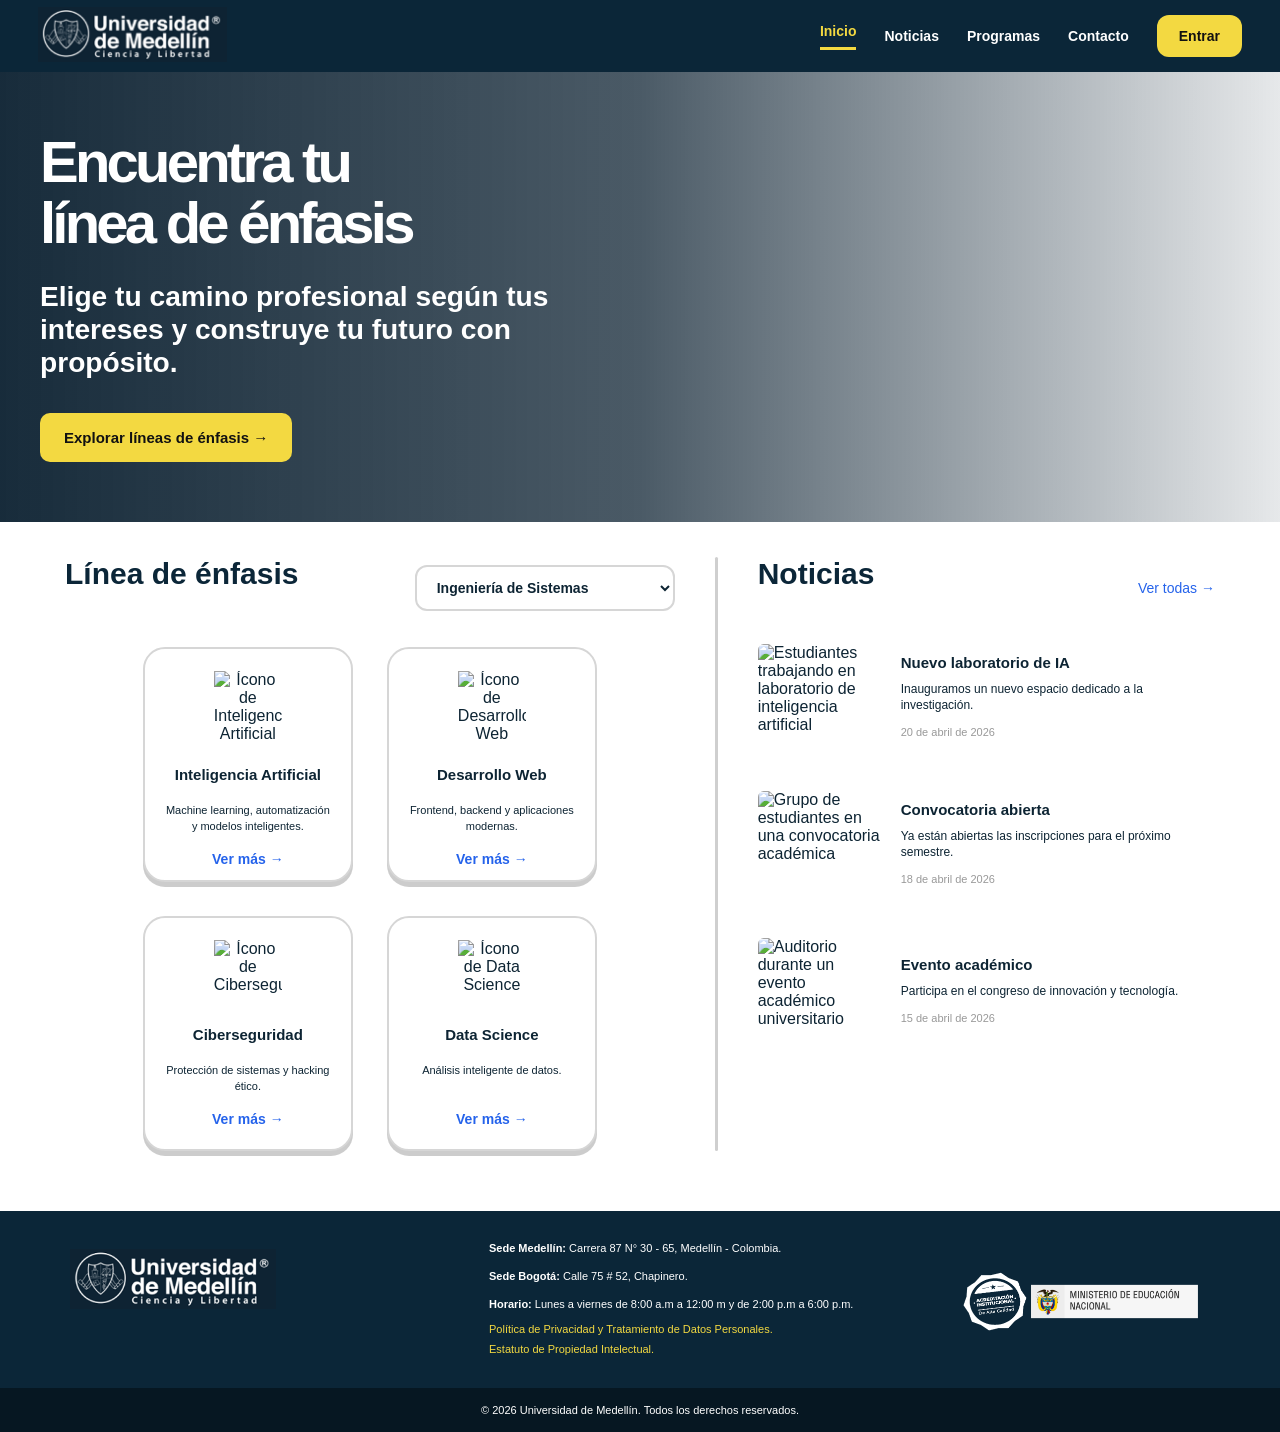
==== index.html @ f6bac289 "Update index.html" ====
<!DOCTYPE html>
<html lang="es">
<head>
<meta charset="UTF-8">
<meta name="viewport" content="width=device-width, initial-scale=1.0">
<title>Universidad de Medellín - Líneas de Énfasis</title>

<link rel="stylesheet" href="style.css">
</head>
<body>

<div id="homePage">

<header>
  <div class="logo">
    <img src="assets/logo.png" alt="Universidad de Medellín">
  </div>

  <nav>
    <a class="active">Inicio</a>
    <a>Noticias</a>
    <a>Programas</a>
    <a>Contacto</a>
    <a class="btn-header" onclick="showLogin()">Entrar</a>
  </nav>
</header>

<section class="hero">
  <div class="hero-content">
    <h1>Encuentra tu<br>línea de énfasis</h1>
    <p>Elige tu camino profesional según tus intereses y construye tu futuro con propósito.</p>
    <button class="btn-main" onclick="showLogin()">Explorar líneas de énfasis →</button>
  </div>
</section>

<main class="main-section">
  <section>
    <div class="emphasis-header">
      <h2 class="section-title">Línea de énfasis</h2>

      <select class="career-filter" id="careerFilter">
        <option value="sistemas">Ingeniería de Sistemas</option>
        <option value="industrial">Ingeniería Industrial</option>
        <option value="administracion">Administración de Empresas</option>
        <option value="comunicacion">Comunicación Digital</option>
      </select>
    </div>

    <div class="cards-grid" id="cardsContainer"></div>
  </section>

  <div class="divider"></div>

  <section>
    <div class="news-header">
      <h2 class="section-title">Noticias</h2>
      <a>Ver todas →</a>
    </div>

    <article class="news-item">
      <img src="https://images.unsplash.com/photo-1677442136019-21780ecad995?auto=format&fit=crop&w=500&q=80" alt="Estudiantes trabajando en laboratorio de inteligencia artificial">
      <div>
        <h4>Nuevo laboratorio de IA</h4>
        <p>Inauguramos un nuevo espacio dedicado a la investigación.</p>
        <small>20 de abril de 2026</small>
      </div>
    </article>

    <article class="news-item">
      <img src="https://images.unsplash.com/photo-1523580846011-d3a5bc25702b?auto=format&fit=crop&w=500&q=80" alt="Grupo de estudiantes en una convocatoria académica">
      <div>
        <h4>Convocatoria abierta</h4>
        <p>Ya están abiertas las inscripciones para el próximo semestre.</p>
        <small>18 de abril de 2026</small>
      </div>
    </article>

    <article class="news-item">
      <img src="https://images.unsplash.com/photo-1540575467063-178a50c2df87?auto=format&fit=crop&w=500&q=80" alt="Auditorio durante un evento académico universitario">
      <div>
        <h4>Evento académico</h4>
        <p>Participa en el congreso de innovación y tecnología.</p>
        <small>15 de abril de 2026</small>
      </div>
    </article>
  </section>
</main>

<footer>
  <div class="footer-content">
    <div class="footer-logo">
      <img src="assets/logo.png" alt="Universidad de Medellín">
    </div>

    <div class="footer-info">
      <p><strong>Sede Medellín:</strong> Carrera 87 N° 30 - 65, Medellín - Colombia.</p>
      <p><strong>Sede Bogotá:</strong> Calle 75 # 52, Chapinero.</p>
      <p><strong>Horario:</strong> Lunes a viernes de 8:00 a.m a 12:00 m y de 2:00 p.m a 6:00 p.m.</p>

      <div class="footer-links">
        <a>Política de Privacidad y Tratamiento de Datos Personales.</a>
        <a>Estatuto de Propiedad Intelectual.</a>
      </div>
    </div>

    <div class="cert">
      <img src="assets/ministerio.png" alt="Ministerio de Educación Nacional">
    </div>
  </div>

  <div class="copy">
    © 2026 Universidad de Medellín. Todos los derechos reservados.
  </div>
</footer>

</div>

<section class="login-page" id="loginPage">
  <div class="login-card">
    <div class="login-left">
      <div>
        <h2>Accede a tus líneas de énfasis</h2>
        <p>Ingresa con tu correo institucional. El sistema detectará automáticamente tu rol y carrera.</p>
      </div>

      <div class="login-badge">
        Universidad de Medellín · Plataforma Académica
      </div>
    </div>

    <div class="login-right">
      <div class="login-title">
        <h2>Inicia sesión</h2>
        <p>Usa tu correo institucional y contraseña.</p>
      </div>

      <form onsubmit="login(event)">
        <div class="form-group">
          <label>Correo electrónico</label>
          <input id="email" type="email" required>
        </div>

        <div class="form-group">
          <label>Contraseña</label>
          <input id="password" type="password" required>
        </div>

        <button class="btn-login" type="submit">Iniciar sesión</button>
        <div id="message" class="message"></div>
      </form>

      <div class="login-back">

  <a onclick="openRegister()">
    Registrarme
  </a>

  <br><br>

  <button
  type="button"
  class="forgot-link"
  onclick="openForgotPassword()"
>
  ¿Olvidaste tu contraseña?
</button>
        
  <br><br>

  <a onclick="showHome()">
    ← Volver al inicio
  </a>

</div>
    </div>
  </div>
</section>

<section id="studentDashboard" class="dashboard-page">
  <div class="dashboard">
    <div class="sidebar">
      <h2>Universidad de Medellín</h2>
      <p>Panel Estudiante</p>

      <div class="profile">
        <div class="profile-name" id="studentProfileName">Estudiante</div>
        <div id="studentProfileCareer">Carrera</div>
      </div>

      <div class="menu">
        <div class="active">Inicio</div>
        <div>Líneas de Énfasis</div>
        <div>Historial Académico</div>
        <div>Perfil</div>
      </div>

      <button class="logout" onclick="logout()">Cerrar sesión</button>
    </div>

    <div class="dashboard-content">
      <div class="dashboard-title">
        <h1 id="studentWelcome">Bienvenido</h1>
        <p>Sistema inteligente de validación académica</p>
      </div>

      <div class="stats">
        <div class="stat">
          <span>Promedio</span>
          <h3 id="studentAvg">4.0</h3>
        </div>

        <div class="stat">
          <span>Créditos</span>
          <h3 id="studentCredits">80</h3>
        </div>

        <div class="stat">
          <span>Semestre</span>
          <h3 id="studentSemester">6</h3>
        </div>

        <div class="stat">
          <span>Líneas visibles</span>
          <h3 id="studentLines">4</h3>
        </div>
      </div>

      <h2 class="dashboard-section-title">Líneas de Énfasis Disponibles</h2>
      <div class="emphasis-grid" id="studentEmphasisGrid"></div>

      <h2 class="dashboard-section-title" style="margin-top:40px;">Historial Académico</h2>

      <table class="history">
        <thead>
          <tr>
            <th>Semestre</th>
            <th>Materia</th>
            <th>Nota</th>
            <th>Créditos</th>
          </tr>
        </thead>
        <tbody id="studentHistoryBody"></tbody>
      </table>
    </div>
  </div>
</section>

<section id="professorDashboard" class="dashboard-page">
  <div class="dashboard">
    <div class="sidebar">
      <h2>Universidad de Medellín</h2>
      <p>Panel Profesor</p>

      <div class="profile">
        <div class="profile-name" id="professorName">Profesor</div>
        <div id="professorCareer">Carrera</div>
      </div>

      <div class="menu">
        <div class="active">Inicio</div>
        <div>Gestionar Líneas</div>
        <div>Configurar Cupos</div>
        <div>Historial Inscripciones</div>
      </div>

      <button class="logout" onclick="logout()">Cerrar sesión</button>
    </div>

    <div class="dashboard-content">
      <div class="dashboard-title">
        <h1 id="professorWelcome">Bienvenido</h1>
        <p>Gestión académica de líneas de énfasis</p>
      </div>

      <div class="stats">
        <div class="stat">
          <span>Líneas activas</span>
          <h3 id="professorLineCount">4</h3>
        </div>

        <div class="stat">
          <span>Estudiantes inscritos</span>
          <h3>22</h3>
        </div>

        <div class="stat">
          <span>Cupos totales</span>
          <h3>65</h3>
        </div>

        <div class="stat">
          <span>Solicitudes pendientes</span>
          <h3>3</h3>
        </div>
      </div>

      <div class="form-panel">
        <h2 class="dashboard-section-title">Crear nueva línea</h2>

        <div class="form-row">
          <div class="form-group">
            <label>Nombre de la línea</label>
            <input id="newLineName" placeholder="Ej: Automatización Inteligente">
          </div>

          <div class="form-group">
            <label>Cupos</label>
            <input id="newLineSpots" type="number" placeholder="Ej: 20">
          </div>
        </div>

        <div class="form-group">
          <label>Descripción</label>
          <textarea id="newLineDesc" placeholder="Descripción de la línea de énfasis"></textarea>
        </div>

        <button class="small-btn" onclick="createProfessorLine()">Crear línea</button>
      </div>

      <h2 class="dashboard-section-title">Mis Líneas de Énfasis</h2>
      <div class="emphasis-grid" id="professorLinesGrid"></div>

      <h2 class="dashboard-section-title" style="margin-top:40px;">Historial de Inscripciones</h2>

      <table class="history">
        <thead>
          <tr>
            <th>Estudiante</th>
            <th>Línea</th>
            <th>Fecha</th>
            <th>Estado</th>
          </tr>
        </thead>
        <tbody id="professorHistoryBody"></tbody>
      </table>
    </div>
  </div>
</section>

<section id="coordinatorDashboard" class="dashboard-page">
  <div class="dashboard">
    <div class="sidebar">
      <h2>Universidad de Medellín</h2>
      <p>Panel Coordinador</p>

      <div class="profile">
        <div class="profile-name">Coordinación Académica</div>
        <div>Universidad de Medellín</div>
      </div>

      <div class="menu">
        <div class="active">Inicio</div>
        <div>Líneas Asignadas</div>
        <div>Estudiantes Inscritos</div>
        <div>Bandeja de Mensajes</div>
        <div>Configuración</div>
      </div>

      <button class="logout" onclick="logout()">Cerrar sesión</button>
    </div>

    <div class="dashboard-content">
      <div class="dashboard-title">
        <h1>Bienvenido, Coordinador</h1>
        <p>Supervisión de líneas de énfasis y solicitudes académicas</p>
      </div>

      <div class="stats">
        <div class="stat">
          <span>Líneas asignadas</span>
          <h3>16</h3>
        </div>

        <div class="stat">
          <span>Total estudiantes</span>
          <h3>52</h3>
        </div>

        <div class="stat">
          <span>Cupos totales</span>
          <h3>65</h3>
        </div>

        <div class="stat">
          <span>Ocupación</span>
          <h3>80%</h3>
        </div>
      </div>

      <h2 class="dashboard-section-title">Líneas de Énfasis Asignadas</h2>
      <div class="emphasis-grid" id="coordinatorLinesGrid"></div>

      <h2 class="dashboard-section-title" style="margin-top:40px;">Bandeja de Mensajes</h2>
      <div id="coordinatorInbox"></div>

      <h2 class="dashboard-section-title" style="margin-top:40px;">Estudiantes Inscritos</h2>

      <table class="history">
        <thead>
          <tr>
            <th>Nombre</th>
            <th>Contacto</th>
            <th>Línea de Énfasis</th>
            <th>Semestre</th>
            <th>Promedio</th>
          </tr>
        </thead>
        <tbody>
          <tr>
            <td>María González</td>
            <td>maria.gonzalez@soyudemedellin.edu.co</td>
            <td>Inteligencia Artificial</td>
            <td>VI</td>
            <td><span class="grade good">4.8</span></td>
          </tr>
          <tr>
            <td>Pedro Ramírez</td>
            <td>pedro.ramirez@soyudemedellin.edu.co</td>
            <td>Ciencia de Datos</td>
            <td>V</td>
            <td><span class="grade good">4.5</span></td>
          </tr>
          <tr>
            <td>Ana Martínez</td>
            <td>ana.martinez@soyudemedellin.edu.co</td>
            <td>Marketing Digital</td>
            <td>IV</td>
            <td><span class="grade good">4.3</span></td>
          </tr>
        </tbody>
      </table>
    </div>
  </div>
</section>
<div class="modal" id="aiModal">
  <div class="modal-content" id="modalContent"></div>
</div>
<!-- 1. Librería Supabase primero -->
<script src="https://cdn.jsdelivr.net/npm/@supabase/supabase-js@2"></script>

<!-- 2. Crear el cliente Supabase -->
<script>
  const supabaseUrl = "https://aheliwdjayivxxkijslk.supabase.co";
  const supabaseKey = "sb_publishable_C3j6BeolYGSj-hOWcADS8A_M1-fS27n";

  const supabaseClient = supabase.createClient(
    supabaseUrl,
    supabaseKey
  );
</script>

<!-- 3. Lógica de la app (ya puede usar supabaseClient) -->
<script src="script.js"></script>
<script src="js/app.js"></script>

<!-- 4. Iniciar listener de confirmación de correo (requiere supabaseClient + DOM listos) -->
<script>
  handleEmailConfirmation();
</script>
</body>
</html>
---- style.css ----
:root {
  --brand-navy: var(--ocd-tweak-brand-navy, #0B2638);
  --brand-gold: var(--ocd-tweak-brand-gold, #F3D941);
  --footer-red: var(--ocd-tweak-footer-red, #850B0E);
  --card-radius: var(--ocd-tweak-card-radius, 34px);
  --density: var(--ocd-tweak-density, 1);
  --ink: #0D2638;
  --muted: #69717a;
  --paper: #f7f2e8;
}

* { box-sizing: border-box; }
html { scroll-behavior: smooth; }
body {
  margin: 0;
  font-family: "Trebuchet MS", "Segoe UI", system-ui, sans-serif;
  color: var(--ink);
  background: var(--paper);
}
button { font: inherit; cursor: pointer; }
button:focus-visible { outline: 4px solid color-mix(in srgb, var(--brand-gold) 75%, white); outline-offset: 4px; }
.page { min-height: 100vh; background: var(--paper); }

.topbar {
  min-height: calc(112px * var(--density));
  padding: calc(24px * var(--density)) clamp(22px, 5.8vw, 84px);
  display: flex;
  align-items: center;
  justify-content: space-between;
  gap: 28px;
  background: #fff;
}
.image-slot {
  display: grid;
  place-items: center;
  overflow: hidden;
  color: #808893;
  font-weight: 900;
  text-align: center;
  background: #fff;
  border: 2px dashed #c7c0b4;
}
.image-slot img { width: 100%; height: 100%; object-fit: contain; display: block; }
.top-logo { width: clamp(210px, 25vw, 356px); height: 76px; border-radius: 0; }
.nav { display: flex; align-items: center; gap: clamp(18px, 3vw, 38px); flex-wrap: wrap; justify-content: flex-end; }
.nav-item { position: relative; border: 0; background: transparent; color: #172f43; font-size: 18px; font-weight: 900; padding: 12px 2px; }
.nav-item.active::after { content: ""; position: absolute; left: 0; right: 0; bottom: 4px; height: 5px; border-radius: 20px; background: var(--brand-gold); }

.hero {
  position: relative;
  min-height: clamp(430px, 58vw, 660px);
  overflow: hidden;
  display: grid;
  align-items: center;
  padding: clamp(48px, 7vw, 92px) clamp(24px, 7vw, 96px);
  background: linear-gradient(90deg, rgba(11,38,56,.97) 0%, rgba(11,38,56,.92) 47%, rgba(11,38,56,.68) 100%);
}
.hero-copy { position: relative; z-index: 2; max-width: 680px; color: #fff; }
.eyebrow, .section-kicker { margin: 0 0 12px; color: var(--brand-gold); font-weight: 950; text-transform: uppercase; letter-spacing: .08em; font-size: 14px; }
h1 { margin: 0; max-width: 650px; font-size: clamp(58px, 9vw, 126px); line-height: .82; font-weight: 950; letter-spacing: -.065em; }
.hero p:not(.eyebrow) { max-width: 560px; margin: 26px 0 34px; font-size: clamp(20px, 2.2vw, 30px); line-height: 1.18; font-weight: 850; }
.primary-action { border: 0; border-radius: 20px; background: var(--brand-gold); color: #101f2c; padding: 17px 26px; font-weight: 950; box-shadow: 0 18px 38px rgba(0,0,0,.22); }
.hero-image-slot { position: absolute; inset: 0 0 0 auto; width: min(54vw, 760px); height: 100%; border: 0; border-left: 1px solid rgba(255,255,255,.16); opacity: .58; background: rgba(255,255,255,.95); color: #68727a; }

.main-content { display: grid; grid-template-columns: minmax(0, 1.08fr) auto minmax(320px, .76fr); gap: clamp(24px, 4vw, 56px); padding: clamp(42px, 6vw, 78px) clamp(24px, 6vw, 92px); background: var(--paper); }
.section-heading h2 { margin: 0; font-size: clamp(34px, 4.4vw, 62px); line-height: .94; letter-spacing: -.045em; font-weight: 950; }
.compact h2 { font-size: clamp(30px, 3.1vw, 44px); }
.cards-list { display: grid; gap: 22px; margin-top: 30px; }
.program-card { display: grid; grid-template-columns: 72px minmax(0, 1fr); gap: 20px; padding: 26px; border-radius: var(--card-radius); background: #fff; box-shadow: 0 18px 45px rgba(16,43,63,.09); border: 1px solid rgba(13,38,56,.08); }
.card-icon { width: 72px; height: 72px; border-radius: 50%; background: #f3e6a6; display: grid; place-items: center; }
.card-icon span { width: 30px; height: 30px; border-radius: 12px; background: var(--brand-navy); transform: rotate(45deg); }
.program-card h3 { margin: 0 0 9px; font-size: 25px; line-height: 1; font-weight: 950; }
.program-card p { margin: 0 0 14px; color: var(--muted); font-size: 17px; line-height: 1.35; font-weight: 750; }
.text-link { border: 0; background: transparent; color: #0f64a4; padding: 0; font-weight: 950; }
.vertical-line { width: 2px; background: #d5cbb9; min-height: 100%; }
.news-list { display: grid; gap: 26px; margin-top: 28px; }
.news-item { display: grid; grid-template-columns: 150px minmax(0, 1fr); gap: 24px; align-items: center; }
.news-image { width: 150px; height: 132px; border-radius: 22px; box-shadow: 0 14px 28px rgba(16,43,63,.08); }
.news-copy h3 { margin: 0 0 9px; font-size: clamp(22px, 1.9vw, 30px); line-height: 1.03; font-weight: 950; color: #223041; }
.news-copy p { margin: 0 0 10px; color: var(--muted); font-size: 17px; line-height: 1.35; font-weight: 750; }
.news-copy time { color: #868a90; font-size: 15px; font-weight: 850; }

.footer { background: var(--footer-red); color: white; padding: 0; }
.footer-band { height: 9px; background: var(--brand-gold); }
.footer-inner { padding: clamp(34px, 4.8vw, 62px) clamp(24px, 6vw, 92px) clamp(26px, 3.8vw, 48px); }
.footer-top { display: grid; grid-template-columns: minmax(250px, .82fr) minmax(0, 1.35fr); gap: clamp(34px, 5.2vw, 76px); align-items: start; padding-bottom: clamp(28px, 3.5vw, 42px); border-bottom: 1px solid rgba(255,255,255,.26); }
.footer-logo { width: clamp(250px, 30vw, 430px); min-height: 104px; border-radius: 0; box-shadow: none; }
.footer-summary { max-width: 470px; margin: 20px 0 0; color: rgba(255,255,255,.88); font-size: 16px; line-height: 1.45; font-weight: 750; }
.footer-columns { display: grid; grid-template-columns: repeat(3, minmax(0, 1fr)); gap: clamp(22px, 3vw, 40px); }
.footer-column h2, .footer-column h3 { margin: 0 0 15px; font-size: clamp(19px, 1.55vw, 24px); line-height: 1.08; font-weight: 950; color: #fff; }
.footer-column p, .footer-column li { margin: 0; color: rgba(255,255,255,.86); font-size: 15.5px; line-height: 1.55; font-weight: 750; }
.footer-list { list-style: none; margin: 0; padding: 0; display: grid; gap: 8px; }
.social-row { display: flex; gap: 10px; flex-wrap: wrap; margin-top: 14px; }
.social-dot { width: 32px; height: 32px; display: grid; place-items: center; border: 1.5px solid rgba(255,255,255,.72); border-radius: 50%; font-size: 13px; font-weight: 950; color: #fff; }
.footer-bottom { display: grid; grid-template-columns: 1fr auto; gap: 22px; align-items: center; padding-top: clamp(22px, 3vw, 34px); }
.seal-row { display: flex; gap: 12px; flex-wrap: wrap; justify-content: flex-end; }
.seal-placeholder { min-width: 86px; min-height: 48px; display: grid; place-items: center; padding: 8px 12px; background: #fff; color: #7c2021; border: 1px dashed rgba(133,11,14,.25); font-size: 11px; line-height: 1.1; font-weight: 950; text-align: center; }
.legal-note { margin: 0; color: rgba(255,255,255,.72); font-size: 13.5px; line-height: 1.45; font-weight: 750; }

@media (max-width: 1040px) {
  .main-content { grid-template-columns: 1fr; }
  .vertical-line { display: none; }
  .footer-top, .footer-bottom { grid-template-columns: 1fr; }
  .footer-columns { grid-template-columns: 1fr 1fr; }
  .seal-row { justify-content: flex-start; }
  .hero-image-slot { opacity: .42; }
}
@media (max-width: 720px) {
  .topbar { align-items: flex-start; flex-direction: column; min-height: auto; }
  .nav { justify-content: flex-start; gap: 14px 20px; }
  .hero { min-height: 560px; align-items: end; }
  h1 { font-size: clamp(52px, 18vw, 76px); }
  .hero-image-slot { width: 100%; height: 46%; inset: 0 0 auto 0; }
  .program-card, .news-item { grid-template-columns: 1fr; }
  .news-image { width: 100%; height: 180px; }
  .footer-columns { grid-template-columns: 1fr; }
  .footer-logo { width: 100%; }
}
:root{
  --azul:var(--ocd-tweak-brand-navy, #0B2638);
  --azul-dark:#061722;
  --amarillo:var(--ocd-tweak-brand-gold, #F3D941);
  --gris:#f4f6f8;
  --texto:#0d2433;
  --link:#2563eb;
  --footer-red:var(--ocd-tweak-footer-red, #850B0E);
  --card-radius:var(--ocd-tweak-card-radius, 34px);
  --density:var(--ocd-tweak-density, 1);
}

*{
  margin:0;
  padding:0;
  box-sizing:border-box;
  font-family:Arial, Helvetica, sans-serif;
}

body{
  background:white;
  color:var(--texto);
}

header{
  background:var(--azul);
  height:72px;
  padding:0 38px;
  display:flex;
  justify-content:space-between;
  align-items:center;
}

.logo{
  color:white;
  font-size:20px;
  font-weight:800;
  line-height:1;
}
.logo img{
  height:55px;
  width:auto;
  object-fit:contain;
}

.logo span{
  display:block;
  font-size:10px;
  letter-spacing:4px;
  font-weight:400;
}

nav{
  display:flex;
  align-items:center;
  gap:28px;
}

nav a{
  color:white;
  text-decoration:none;
  font-size:14px;
  font-weight:700;
  cursor:pointer;
}

nav a.active{
  color:var(--amarillo);
  border-bottom:3px solid var(--amarillo);
  padding-bottom:8px;
}

.btn-header{
  background:var(--amarillo);
  color:#111;
  padding:13px 22px;
  border-radius:12px;
}

.hero{
  min-height:420px;
  background:
    linear-gradient(90deg, rgba(14,35,51,.96), rgba(14,35,51,.75), rgba(14,35,51,.10)),
    url("https://images.unsplash.com/photo-1523240795612-9a054b0db644?auto=format&fit=crop&w=1500&q=80");
  background-size:cover;
  background-position:center;
  display:flex;
  align-items:center;
  padding:60px 40px;
  color:white;
}

.hero-content{
  max-width:630px;
}

.hero h1{
  font-size:58px;
  line-height:1.05;
  margin-bottom:22px;
  font-weight:800;
}

.hero p{
  font-size:17px;
  line-height:1.7;
  margin-bottom:35px;
}

.btn-main{
  background:var(--amarillo);
  color:#111;
  border:none;
  padding:16px 24px;
  border-radius:10px;
  font-size:15px;
  font-weight:800;
  cursor:pointer;
}

.main-section{
  display:grid;
  grid-template-columns:1.2fr 3px .9fr;
  gap:40px;
  padding:35px 65px 60px;
}

.divider{
  background:#cfcfcf;
  border-radius:10px;
}

.section-title{
  font-size:30px;
  font-weight:800;
  margin-bottom:28px;
  color:var(--azul);
}

.emphasis-header{
  display:flex;
  justify-content:space-between;
  align-items:center;
  gap:18px;
  margin-bottom:28px;
}

.career-filter{
  width:260px;
  padding:12px 16px;
  border:2px solid #d6d6d6;
  border-radius:12px;
  background:white;
  color:var(--texto);
  font-size:14px;
  font-weight:700;
  outline:none;
}

.cards-grid{
  display:grid;
  grid-template-columns:repeat(2,210px);
  gap:34px;
  justify-content:center;
}

.card{
  height:235px;
  border:2px solid #d6d6d6;
  border-radius:22px;
  box-shadow:0 5px 0 rgba(0,0,0,.20);
  padding:22px 18px;
  text-align:center;
  background:white;
  display:flex;
  flex-direction:column;
  align-items:center;
}

.card img{
  width:68px;
  height:68px;
  object-fit:contain;
  margin-bottom:16px;
}

.card h3{
  min-height:38px;
  font-size:15px;
  margin-bottom:10px;
  font-weight:800;
  display:flex;
  align-items:center;
  justify-content:center;
}

.card p{
  font-size:11px;
  line-height:1.4;
  margin-bottom:14px;
  min-height:34px;
}

.card a{
  margin-top:auto;
  color:var(--link);
  text-decoration:none;
  font-size:14px;
  font-weight:700;
  cursor:pointer;
}

.news-header{
  display:flex;
  justify-content:space-between;
  align-items:center;
  margin-bottom:25px;
}

.news-header a{
  color:var(--link);
  font-size:14px;
  text-decoration:none;
}

.news-item{
  display:grid;
  grid-template-columns:125px 1fr;
  gap:18px;
  margin-bottom:42px;
}

.news-item img{
  width:125px;
  height:105px;
  object-fit:cover;
  border-radius:6px;
}

.news-item h4{
  font-size:15px;
  margin-bottom:10px;
  font-weight:800;
}

.news-item p{
  font-size:12px;
  line-height:1.4;
  margin-bottom:8px;
}

.news-item small{
  color:#999;
  font-size:11px;
}

footer{
  background:var(--azul);
  color:white;
  padding:28px 70px 0;
}

.footer-content{
  display:grid;
  grid-template-columns:1fr 2fr 1.2fr;
  gap:35px;
  align-items:center;
}

.footer-logo{
  font-size:20px;
  font-weight:800;
  line-height:1;
}
.footer-logo img{
  height:60px;
  width:auto;
  object-fit:contain;
}
.footer-logo span{
  display:block;
  font-size:10px;
  letter-spacing:3px;
  font-weight:400;
}

.footer-info p{
  font-size:11px;
  line-height:1.8;
  margin-bottom:8px;
}

.footer-links a{
  color:var(--amarillo);
  font-size:11px;
  display:block;
  margin-bottom:8px;
}

.cert{
  padding:10px;
  display:flex;
  justify-content:center;
  align-items:center;
}

.cert img{
  width:100%;
  max-width:320px;
  height:auto;
  object-fit:contain;
}

.copy{
  background:var(--azul-dark);
  margin:25px -70px 0;
  padding:16px;
  text-align:center;
  font-size:11px;
}

.login-page{
  min-height:100vh;
  background:#f3f4f6;
  display:none;
  justify-content:center;
  align-items:center;
  padding:30px;
}

.login-card{
  width:950px;
  max-width:100%;
  background:white;
  border-radius:24px;
  overflow:hidden;
  display:grid;
  grid-template-columns:1fr 1fr;
  box-shadow:0 20px 45px rgba(0,0,0,.15);
}

.login-left{
  background:
    linear-gradient(rgba(14,35,51,.90), rgba(14,35,51,.90)),
    url("https://images.unsplash.com/photo-1523050854058-8df90110c9f1?auto=format&fit=crop&w=1000&q=80");
  background-size:cover;
  background-position:center;
  color:white;
  padding:50px;
  display:flex;
  flex-direction:column;
  justify-content:space-between;
}

.login-left h2{
  font-size:38px;
  margin-bottom:22px;
}

.login-left p{
  line-height:1.8;
  font-size:15px;
}

.login-badge{
  background:rgba(255,255,255,.10);
  padding:14px;
  border-radius:14px;
  border:1px solid rgba(255,255,255,.20);
}

.login-right{
  padding:50px;
}

.login-title h2{
  color:var(--azul);
  font-size:32px;
  margin-bottom:10px;
}

.login-title p{
  color:#667085;
  margin-bottom:30px;
}

.form-group{
  margin-bottom:20px;
}

.form-group label{
  display:block;
  margin-bottom:10px;
  font-weight:800;
}

.form-group input,
.form-group textarea{
  width:100%;
  padding:15px;
  border-radius:12px;
  border:1px solid #d0d5dd;
  outline:none;
}

.form-group textarea{
  min-height:110px;
  resize:vertical;
}

.btn-login{
  width:100%;
  background:var(--azul);
  color:white;
  border:none;
  padding:16px;
  border-radius:12px;
  font-weight:800;
  cursor:pointer;
}

.login-back{
  text-align:center;
  margin-top:22px;
}

.login-back a{
  color:var(--azul);
  font-weight:800;
  cursor:pointer;
}

.accounts{
  margin-top:25px;
  background:#f8fafc;
  border-radius:16px;
  padding:18px;
  font-size:13px;
  line-height:1.8;
}

.accounts strong{
  color:var(--azul);
}

.message{
  margin-top:18px;
  padding:14px;
  border-radius:12px;
  display:none;
  font-weight:700;
}

.success{
  background:#e8f5ee;
  color:#166534;
  display:block;
}

.error{
  background:#fef2f2;
  color:#991b1b;
  display:block;
}

.dashboard-page{
  display:none;
  min-height:100vh;
  background:#f4f6f8;
}

.dashboard{
  display:grid;
  grid-template-columns:280px 1fr;
  min-height:100vh;
}

.sidebar{
  background:white;
  padding:30px;
  border-right:1px solid #e5e7eb;
}

.sidebar h2{
  color:var(--azul);
  margin-bottom:8px;
}

.sidebar p{
  color:#667085;
  margin-bottom:35px;
}

.profile{
  background:#f8fafc;
  border-radius:16px;
  padding:15px;
  margin-bottom:30px;
}

.profile-name{
  font-weight:800;
  margin-bottom:5px;
}

.menu{
  display:flex;
  flex-direction:column;
  gap:10px;
}

.menu div{
  padding:14px;
  border-radius:12px;
  cursor:pointer;
  font-weight:700;
}

.menu div.active{
  background:var(--azul);
  color:white;
}

.logout{
  margin-top:40px;
  width:100%;
  padding:14px;
  border:none;
  border-radius:12px;
  background:var(--azul-dark);
  color:white;
  font-weight:800;
  cursor:pointer;
}

.dashboard-content{
  padding:35px;
}

.dashboard-title h1{
  font-size:42px;
  color:var(--azul);
  margin-bottom:8px;
}

.dashboard-title p{
  color:#667085;
  margin-bottom:30px;
}

.stats{
  display:grid;
  grid-template-columns:repeat(4,1fr);
  gap:20px;
  margin-bottom:35px;
}

.stat{
  background:white;
  border-radius:20px;
  padding:24px;
  box-shadow:0 5px 15px rgba(0,0,0,.06);
}

.stat span{
  color:#667085;
  font-size:13px;
}

.stat h3{
  margin-top:12px;
  font-size:38px;
  color:var(--azul);
}

.dashboard-section-title{
  font-size:32px;
  margin-bottom:25px;
  color:var(--azul);
}

.emphasis-grid{
  display:grid;
  grid-template-columns:1fr 1fr;
  gap:22px;
}

.emphasis-card{
  background:white;
  border-radius:22px;
  padding:24px;
  box-shadow:0 5px 15px rgba(0,0,0,.06);
}

.status{
  float:right;
  padding:8px 12px;
  border-radius:999px;
  font-size:12px;
  font-weight:800;
}

.available{
  background:#e8f5ee;
  color:#166534;
}

.full{
  background:#fef2f2;
  color:#991b1b;
}

.restricted{
  background:#fff7ed;
  color:#c2410c;
}

.emphasis-card h3{
  font-size:22px;
  margin-bottom:15px;
  color:var(--azul);
}

.emphasis-card p{
  line-height:1.7;
  color:#667085;
  margin-bottom:18px;
}

.line{
  margin-bottom:10px;
}

.apply-btn{
  width:100%;
  margin-top:18px;
  padding:15px;
  border:none;
  border-radius:12px;
  background:var(--azul);
  color:white;
  font-weight:800;
  cursor:pointer;
}

.apply-btn.secondary{
  background:white;
  color:var(--azul);
  border:2px solid var(--azul);
}

.history{
  width:100%;
  border-collapse:collapse;
  margin-top:30px;
  background:white;
  border-radius:20px;
  overflow:hidden;
}

.history th{
  background:var(--azul);
  color:white;
  padding:16px;
  text-align:left;
}

.history td{
  padding:16px;
  border-bottom:1px solid #e5e7eb;
}

.grade{
  padding:6px 10px;
  border-radius:999px;
  font-weight:800;
  font-size:12px;
}

.good{
  background:#e8f5ee;
  color:#166534;
}

.medium{
  background:#fff7ed;
  color:#c2410c;
}

.form-panel{
  background:white;
  padding:25px;
  border-radius:20px;
  box-shadow:0 5px 15px rgba(0,0,0,.06);
  margin-bottom:30px;
}

.form-row{
  display:grid;
  grid-template-columns:1fr 1fr;
  gap:18px;
}

.small-btn{
  background:var(--azul);
  color:white;
  border:none;
  padding:10px 16px;
  border-radius:10px;
  cursor:pointer;
  font-weight:800;
}

.delete-btn{
  background:#e5e7eb;
  color:#111;
  border:none;
  padding:10px 16px;
  border-radius:10px;
  cursor:pointer;
  font-weight:800;
}

.progress{
  height:8px;
  background:#e5e7eb;
  border-radius:999px;
  margin-top:15px;
  overflow:hidden;
}

.progress span{
  display:block;
  height:100%;
  background:var(--azul);
}

.inbox-card{
  background:white;
  border-radius:18px;
  padding:20px;
  margin-bottom:18px;
  box-shadow:0 5px 15px rgba(0,0,0,.06);
}

.inbox-card h3{
  color:var(--azul);
  margin-bottom:8px;
}

.inbox-card p{
  color:#667085;
  line-height:1.6;
  margin-bottom:8px;
}

.modal{
  position:fixed;
  inset:0;
  background:rgba(0,0,0,.55);
  display:none;
  align-items:center;
  justify-content:center;
  z-index:9999;
}

.modal-content{
  width:540px;
  max-width:90%;
  max-height:90vh;
  overflow-y:auto;
  background:white;
  border-radius:25px;
  padding:35px;
  text-align:center;
}

.loader{
  width:75px;
  height:75px;
  border:7px solid #dbe4ec;
  border-top:7px solid var(--azul);
  border-radius:50%;
  margin:0 auto 25px;
  animation:spin 1s linear infinite;
}

@keyframes spin{
  to{transform:rotate(360deg);}
}

.result-icon{
  font-size:75px;
  margin-bottom:20px;
}

.success-icon{color:#16a34a;}
.error-icon{color:#dc2626;}

.modal h2{
  color:var(--azul);
  margin-bottom:15px;
}

.modal p{
  color:#667085;
  line-height:1.7;
}

.modal button{
  margin-top:22px;
  background:var(--azul);
  color:white;
  border:none;
  padding:14px 22px;
  border-radius:12px;
  font-weight:800;
  cursor:pointer;
}

.modal-content:has(.register-shell){
  width:min(980px, calc(100vw - 32px));
  max-height:calc(100vh - 32px);
  overflow:hidden;
  padding:0;
  text-align:left;
  border-radius:var(--card-radius);
  box-shadow:0 30px 80px rgba(6,23,34,.32);
}

.register-shell{
  display:grid;
  grid-template-columns:.9fr 1.25fr;
  min-height:0;
  background:white;
}

.register-aside{
  position:relative;
  background:linear-gradient(145deg, var(--azul), #123d56 68%, #225f76);
  color:white;
  padding:calc(var(--density) * 30px);
  display:flex;
  flex-direction:column;
  justify-content:space-between;
  overflow:hidden;
}

.register-aside::before{
  content:"";
  position:absolute;
  inset:-35% -55% auto auto;
  width:260px;
  height:260px;
  border-radius:50%;
  background:rgba(243,217,65,.22);
  filter:blur(4px);
}

.register-kicker{
  display:inline-flex;
  width:max-content;
  background:rgba(255,255,255,.12);
  border:1px solid rgba(255,255,255,.2);
  border-radius:999px;
  padding:8px 12px;
  font-size:12px;
  font-weight:800;
  letter-spacing:.02em;
}

.register-aside h2{
  position:relative;
  font-size:clamp(26px, 3vw, 42px);
  line-height:1.05;
  margin:28px 0 14px;
}

.register-aside p{
  position:relative;
  font-size:14px;
  line-height:1.65;
  color:rgba(255,255,255,.82);
}

.register-steps{
  position:relative;
  display:grid;
  gap:10px;
  margin-top:26px;
}

.register-step{
  display:flex;
  align-items:center;
  gap:10px;
  font-weight:800;
  font-size:13px;
  color:rgba(255,255,255,.9);
}

.register-step span{
  width:24px;
  height:24px;
  display:grid;
  place-items:center;
  border-radius:50%;
  background:var(--amarillo);
  color:var(--azul);
  font-size:12px;
}

.register-help{
  position:relative;
  padding:14px;
  border-radius:18px;
  background:rgba(255,255,255,.1);
  border:1px solid rgba(255,255,255,.18);
  font-size:12px;
  line-height:1.5;
}

.register-form{
  padding:calc(var(--density) * 28px);
}

.register-header{
  display:flex;
  justify-content:space-between;
  gap:18px;
  align-items:flex-start;
  margin-bottom:16px;
}

.register-header h3{
  color:var(--azul);
  font-size:26px;
  margin-bottom:6px;
}

.register-header p{
  color:#5f6f7d;
  font-size:13px;
  line-height:1.45;
}

.register-close{
  width:36px;
  height:36px;
  margin:0 !important;
  padding:0 !important;
  border-radius:999px !important;
  background:#eef2f5 !important;
  color:#263743 !important;
}

.register-grid{
  display:grid;
  grid-template-columns:1fr 1fr;
  gap:12px 14px;
}

.register-grid .form-group{
  margin-bottom:0;
}

.register-grid .form-group.full{
  grid-column:1 / -1;
}

.register-grid label{
  margin-bottom:7px;
  font-size:12px;
  color:#263743;
}

.register-grid input,
.register-grid select{
  width:100%;
  min-height:42px;
  border:1px solid #d8e0e7;
  border-radius:14px;
  background:#fbfcfd;
  padding:11px 12px;
  outline:none;
}

.register-grid input:focus,
.register-grid select:focus{
  border-color:var(--azul);
  box-shadow:0 0 0 4px rgba(14,35,51,.09);
  background:white;
}

.register-actions{
  display:flex;
  gap:12px;
  align-items:center;
  margin-top:16px;
}

.register-primary,
.register-secondary{
  margin-top:0 !important;
  border-radius:14px !important;
  padding:13px 18px !important;
}

.register-primary{
  flex:1;
  background:var(--azul) !important;
}

.register-secondary{
  background:#eef2f5 !important;
  color:#263743 !important;
}

.register-legal{
  margin-top:12px;
  color:#697784;
  font-size:11px;
  line-height:1.45;
}

@media(max-width:760px){
  .modal-content:has(.register-shell){
    overflow-y:auto;
  }

  .register-shell{
    grid-template-columns:1fr;
  }

  .register-aside{
    padding:22px;
  }

  .register-help,
  .register-steps{
    display:none;
  }

  .register-form{
    padding:22px;
  }

  .register-grid{
    grid-template-columns:1fr;
  }
}

.pay-box{
  text-align:left;
  background:#f8fafc;
  border:1px solid #e5e7eb;
  border-radius:16px;
  padding:18px;
  margin-top:18px;
  line-height:1.8;
}

@media(max-width:1000px){
  .main-section,
  .dashboard{
    grid-template-columns:1fr;
  }

  .divider{
    display:none;
  }

  .stats,
  .emphasis-grid,
  .form-row{
    grid-template-columns:1fr 1fr;
  }

  .login-card{
    grid-template-columns:1fr;
  }
}

@media(max-width:650px){
  header{
    height:auto;
    padding:22px;
    flex-direction:column;
    gap:18px;
  }

  nav{
    flex-wrap:wrap;
    justify-content:center;
  }

  .hero h1{
    font-size:38px;
  }

  .main-section{
    padding:30px 25px;
  }

  .cards-grid,
  .stats,
  .emphasis-grid,
  .form-row{
    grid-template-columns:1fr;
  }

  .career-filter{
    width:100%;
  }

  .emphasis-header{
    flex-direction:column;
    align-items:flex-start;
  }
}
.recover-modal,
.recover-success{
    width: 100%;
    max-width: 420px;

    display: flex;
    flex-direction: column;
    gap: 18px;

    text-align: center;
}

.recover-icon,
.success-icon{
    width: 72px;
    height: 72px;

    margin: 0 auto;

    display: flex;
    align-items: center;
    justify-content: center;

    border-radius: 50%;

    background: rgba(243,217,65,.15);

    font-size: 34px;
}

.recover-modal h2,
.recover-success h2{
    color: #0B2638;
    font-size: 28px;
    font-weight: 700;
}

.recover-modal p,
.recover-success p{
    color: #5d6772;
    line-height: 1.6;
}

.recover-modal input{
    width: 100%;

    padding: 16px 18px;

    border-radius: 16px;
    border: 1px solid #d7dce2;

    outline: none;

    font-size: 15px;
}

.recover-modal input:focus{
    border-color: #F3D941;
    box-shadow: 0 0 0 4px rgba(243,217,65,.2);
}

.reset-body{

    color: #0B2638;

    font-size: 34px;
}

.reset-card p{
    text-align: center;

    color: #5f6973;

    line-height: 1.7;
}

.reset-card input{
    width: 100%;

    padding: 16px 18px;

    border-radius: 18px;

    border: 1px solid #d7dde5;

    outline: none;

    font-size: 15px;
}

.reset-card input:focus{
    border-color: #F3D941;

    box-shadow:
        0 0 0 4px rgba(243,217,65,.18);
}

.reset-card button{
    border: none;

    padding: 16px;

    border-radius: 18px;

    background: #0B2638;

    color: white;

    font-size: 15px;
    font-weight: 600;

    cursor: pointer;

    transition: .25s ease;
}

.reset-card button:hover{
    transform: translateY(-2px);
    background: #163d58;
}

#resetMessage{
    text-align: center;

    font-weight: 600;

    color: #850B0E;
}
.forgot-link{
    all: unset;

    font-family: inherit;

    font-size: 18px;
    font-weight: 800;

    color: #001F33;

    cursor: pointer;

    margin-top: 6px;

    display: inline-block;

    transition: .2s ease;
}

.forgot-link:hover{
    color: #850B0E;
    transform: translateY(-1px);
}
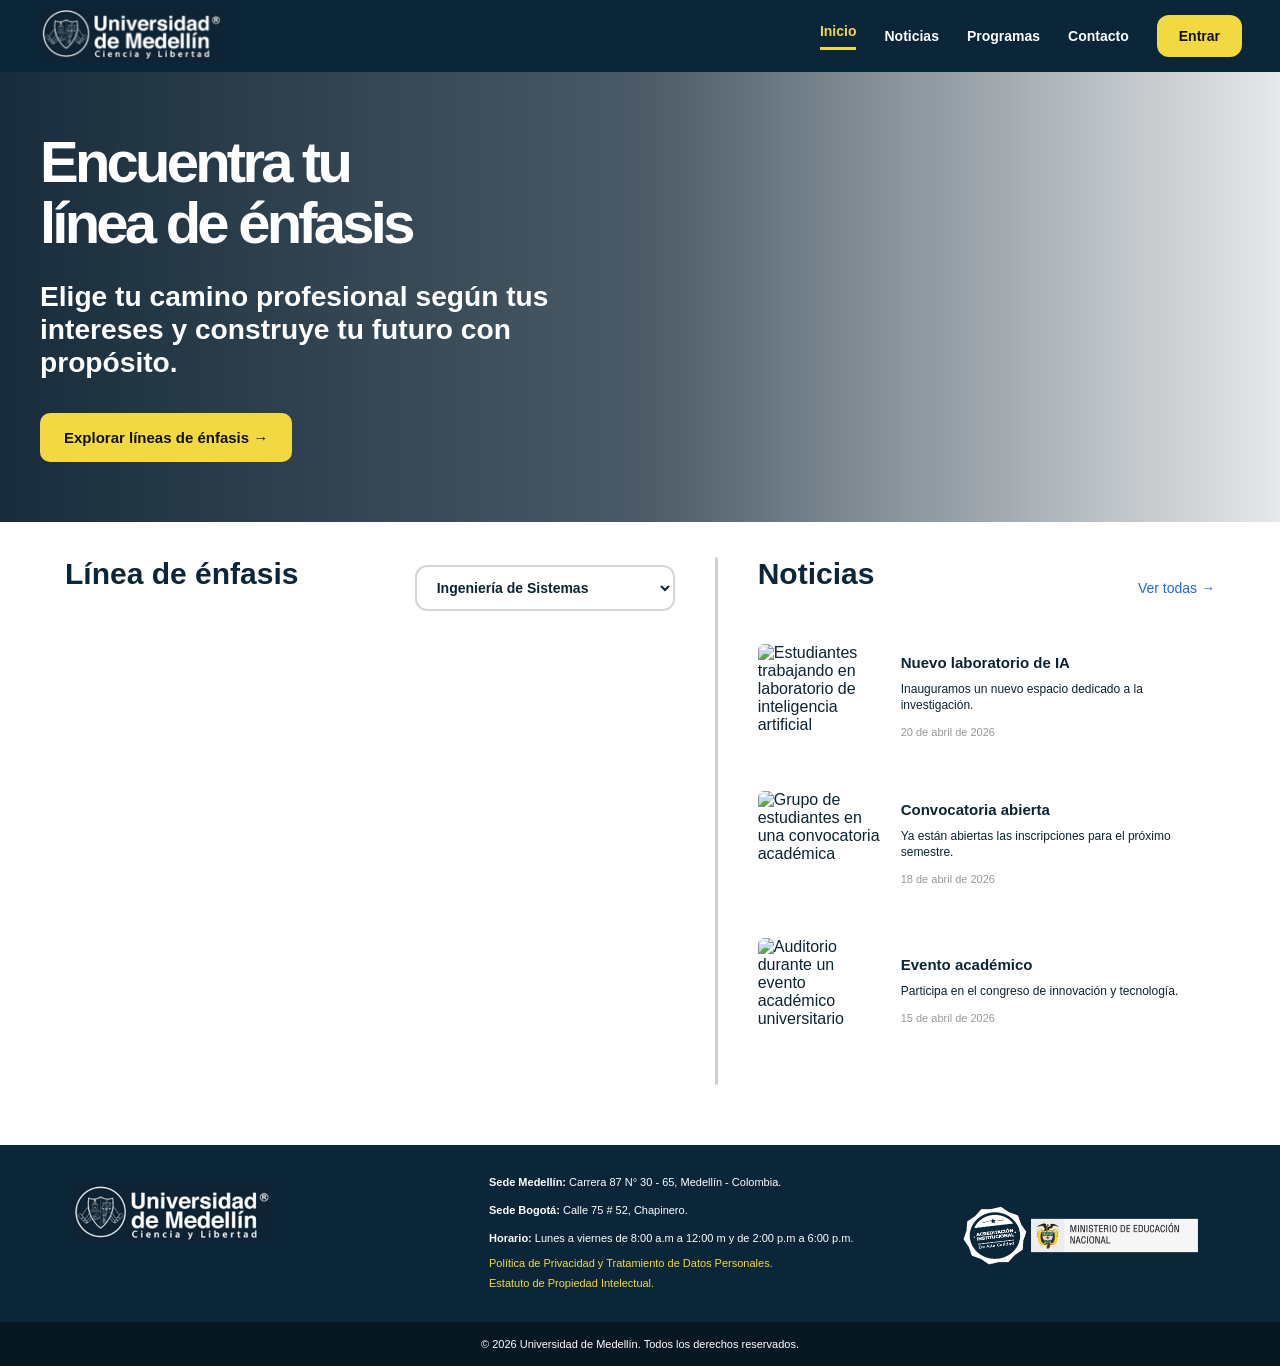
==== commit 3f6dd87b: "Update index.html" ====
--- a/index.html
+++ b/index.html
@@ -435,27 +435,37 @@
 <div class="modal" id="aiModal">
   <div class="modal-content" id="modalContent"></div>
 </div>
-<!-- 1. Librería Supabase primero -->
+<!-- 1. Librería Supabase -->
 <script src="https://cdn.jsdelivr.net/npm/@supabase/supabase-js@2"></script>
-
-<!-- 2. Crear el cliente Supabase -->
+<script src="js/supabase.js"></script>
+
+<!-- 2. Cliente Supabase -->
 <script>
-  const supabaseUrl = "https://aheliwdjayivxxkijslk.supabase.co";
-  const supabaseKey = "sb_publishable_C3j6BeolYGSj-hOWcADS8A_M1-fS27n";
-
-  const supabaseClient = supabase.createClient(
+
+  const { createClient } = supabase;
+
+  const supabaseUrl =
+    "https://aheliwdjayivxxkijslk.supabase.co";
+
+  const supabaseKey =
+    "sb_publishable_C3j6BeolYGSj-hOWcADS8A_M1-fS27n";
+
+  const supabaseClient = createClient(
     supabaseUrl,
-    supabaseKey
+    supabaseKey,
+    {
+      auth: {
+        persistSession: false,
+        autoRefreshToken: false,
+        detectSessionInUrl: false
+      }
+    }
   );
+
 </script>
 
-<!-- 3. Lógica de la app (ya puede usar supabaseClient) -->
+<!-- 3. Lógica de la app -->
 <script src="script.js"></script>
-<script src="js/app.js"></script>
-
-<!-- 4. Iniciar listener de confirmación de correo (requiere supabaseClient + DOM listos) -->
-<script>
-  handleEmailConfirmation();
-</script>
+
 </body>
 </html>
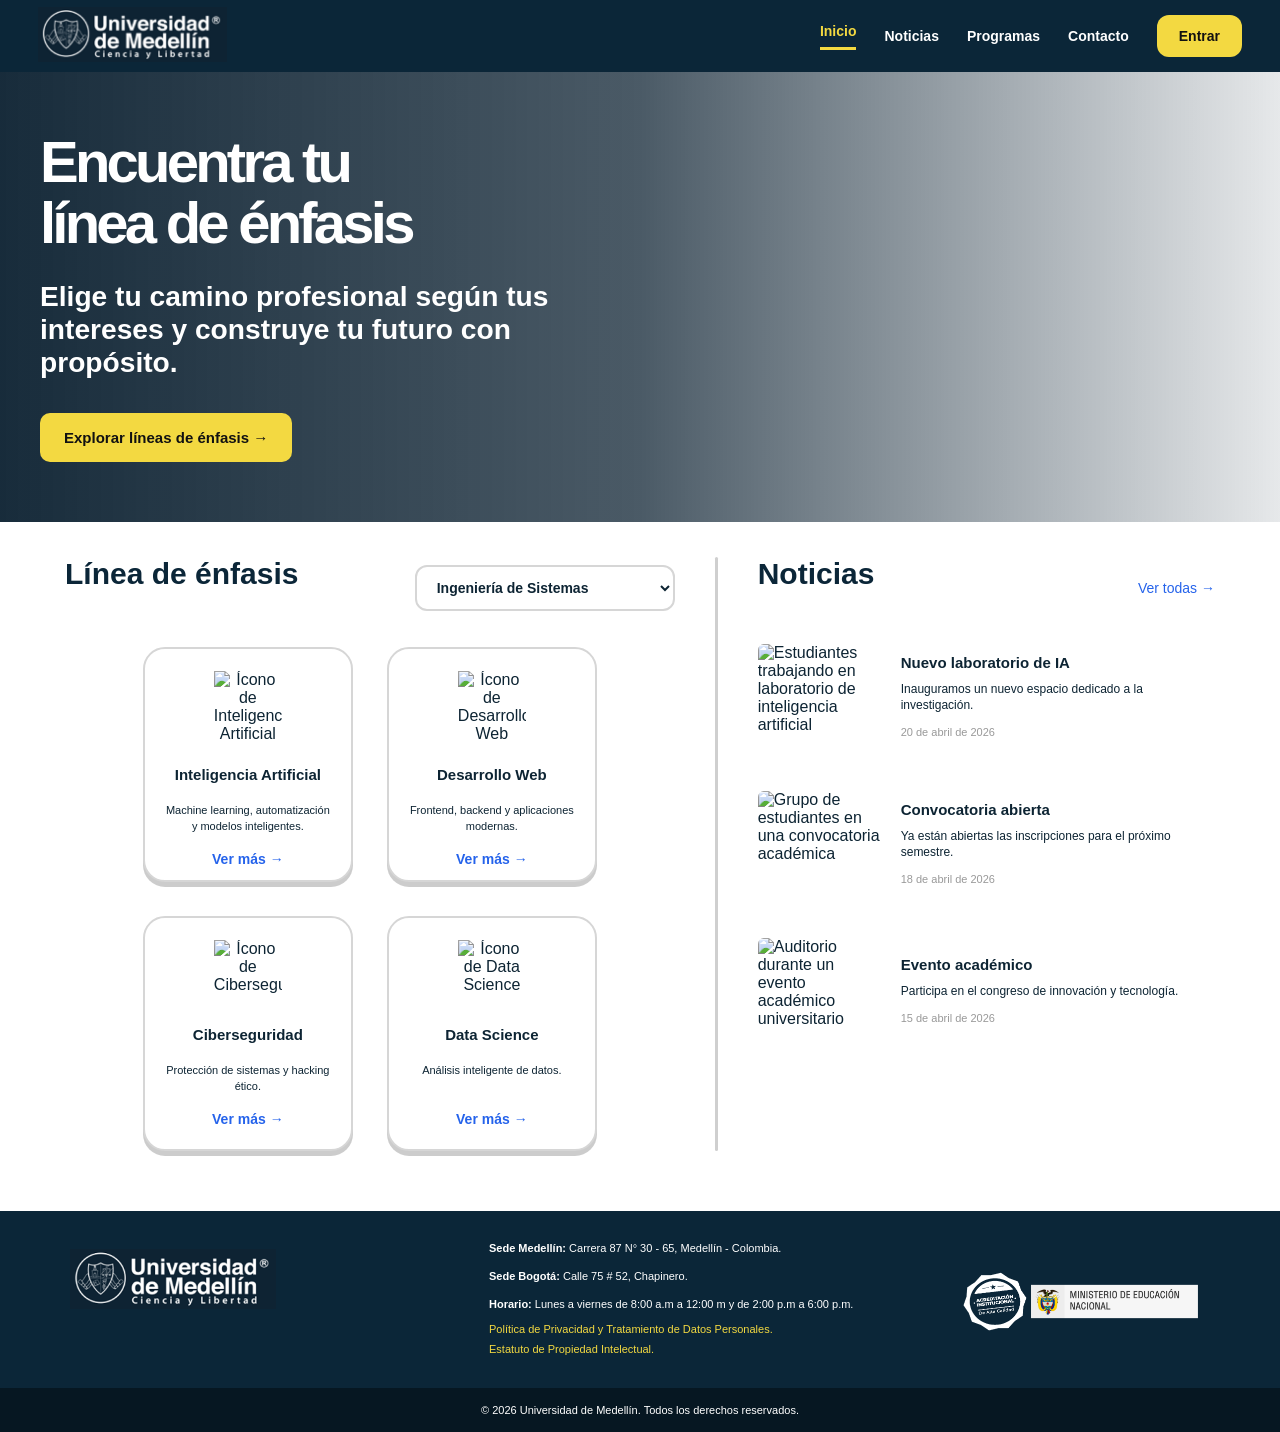
==== commit db6cb241: "Update index.html" ====
--- a/index.html
+++ b/index.html
@@ -437,7 +437,6 @@
 </div>
 <!-- 1. Librería Supabase -->
 <script src="https://cdn.jsdelivr.net/npm/@supabase/supabase-js@2"></script>
-<script src="js/supabase.js"></script>
 
 <!-- 2. Cliente Supabase -->
 <script>
